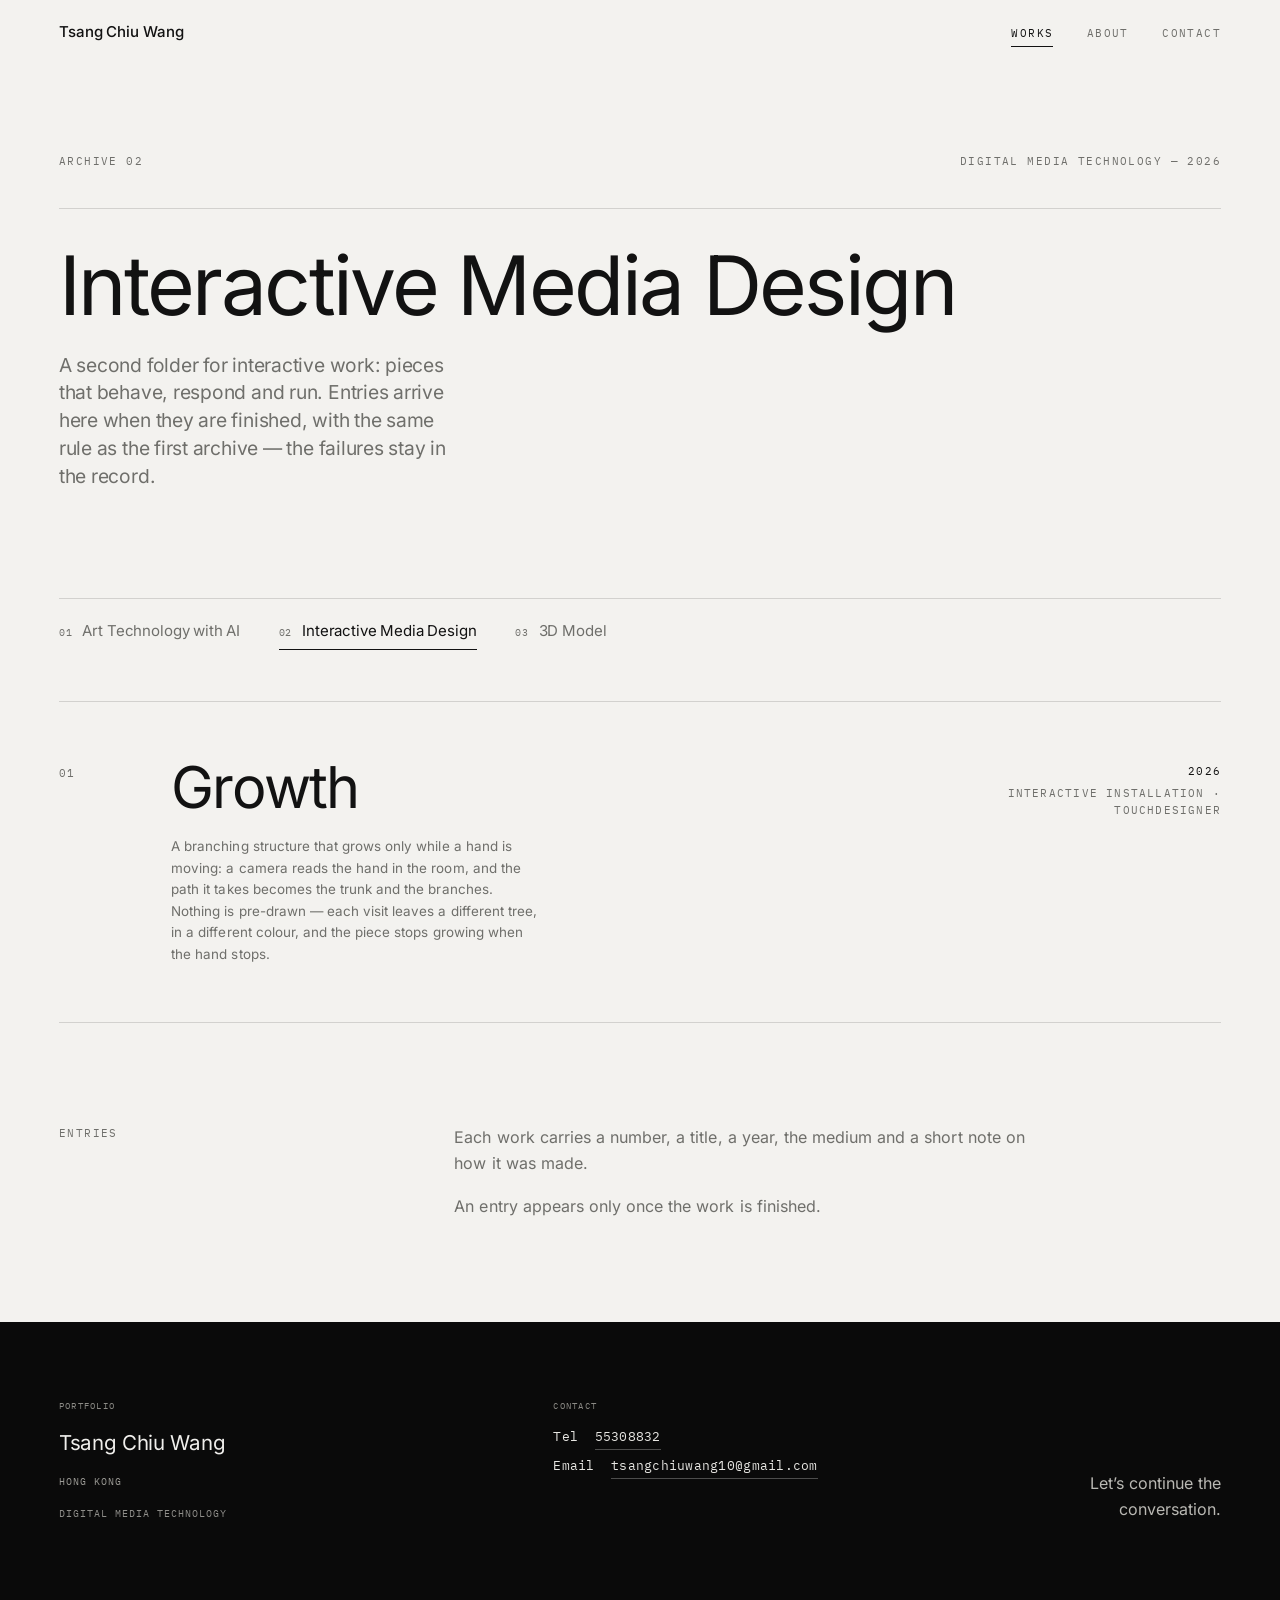
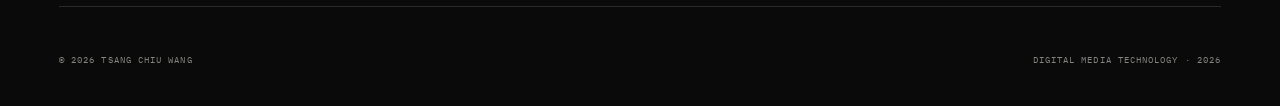
==== pages/archive-interactive-media.html @ dd02b0dc "add pages/archive-interactive-media.html" ====
<!doctype html>
<html lang="en">
<head>
<meta charset="utf-8">
<meta name="viewport" content="width=device-width, initial-scale=1">
<title>Interactive Media Design — Tsang Chiu Wang</title>
<meta name="description" content="A second folder for interactive work: pieces that behave, respond and run. Entries arrive here when they are finished, with the same rule as the first archive — the failures stay in the record.">
<meta name="theme-color" content="#F3F2EF">
<meta property="og:type" content="website">
<meta property="og:title" content="Interactive Media Design — Tsang Chiu Wang">
<meta property="og:description" content="A second folder for interactive work: pieces that behave, respond and run. Entries arrive here when they are finished, with the same rule as the first archive — the failures stay in the record.">
<meta property="og:image" content="../assets/img/og-cover.jpg">
<link rel="icon" href="../assets/img/favicon.svg" type="image/svg+xml">
<link rel="preload" href="../assets/fonts/inter-latin.woff2" as="font" type="font/woff2" crossorigin>
<link rel="stylesheet" href="../assets/css/style.css">
</head>
<body class="" data-page="works">
<a class="skip-link" href="#main">Skip to content</a>
<header class="site-header">
  <div class="shell site-header__inner">
    <a class="wordmark" href="../index.html">Tsang Chiu Wang</a>
    <nav class="site-nav" aria-label="Primary">
      <a href="works.html" aria-current="page">Works</a>
      <a href="about.html">About</a>
      <a href="contact.html">Contact</a>
    </nav>
  </div>
</header>
<main id="main">
  <div class="shell">
    <header class="page-head">
      <div class="page-head__top">
        <p class="label">Archive 02</p>
        <p class="label">Digital Media Technology — 2026</p>
      </div>
      <h1 class="h1">Interactive Media Design</h1>
      <p class="lede">A second folder for interactive work: pieces that behave, respond and run. Entries arrive here when they are finished, with the same rule as the first archive — the failures stay in the record.</p>
    </header>

    <nav class="archive-tabs" aria-label="Archives">
      <a class="archive-tab" href="works.html"><span class="archive-tab__num">01</span><span class="archive-tab__name">Art Technology with AI</span></a>
      <a class="archive-tab is-current" href="archive-interactive-media.html" aria-current="page"><span class="archive-tab__num">02</span><span class="archive-tab__name">Interactive Media Design</span></a>
      <a class="archive-tab" href="archive-3d-model.html"><span class="archive-tab__num">03</span><span class="archive-tab__name">3D Model</span></a>
    </nav>

    <section class="works-list" aria-label="Archive entries">
      <a class="work-row" href="work-02-growth.html" data-preview-src="../assets/img/growth-hero.jpg">
    <span class="work-row__num">01</span>
    <span class="work-row__main">
      <span class="work-row__title">Growth</span>
      <span class="work-row__gloss"></span>
      <span class="work-row__intro">A branching structure that grows only while a hand is moving: a camera reads the hand in the room, and the path it takes becomes the trunk and the branches. Nothing is pre-drawn — each visit leaves a different tree, in a different colour, and the piece stops growing when the hand stops.</span>
    </span>
    <span class="work-row__aside"><span class="year">2026</span><span>Interactive installation · TouchDesigner</span></span>
    <span class="work-row__cue">View work <span aria-hidden="true">→</span></span>
  </a>
    </section>
    

    <section class="works-index">
      <p class="label">Entries</p>
      <div class="works-index__body">
        <p>Each work carries a number, a title, a year, the medium and a short note on how it was made.</p>
        <p class="muted">An entry appears only once the work is finished.</p>
      </div>
    </section>
  </div>

  <div class="work-preview" data-work-preview aria-hidden="true">
    <img src="../assets/img/growth-hero.jpg" alt="" width="680" height="510" loading="lazy">
  </div>
</main>
<footer class="site-footer">
  <div class="shell site-footer__inner">
    <div class="site-footer__identity">
      <span class="footer-label">Portfolio</span>
      <span class="footer-name">Tsang Chiu Wang</span>
      <span class="footer-location">Hong Kong</span>
      <span class="footer-discipline">Digital Media Technology</span>
    </div>
    <div class="site-footer__contact">
      <span class="footer-label">Contact</span>
      <div class="footer-contact-list">
        <span>Tel&nbsp;&nbsp;<a href="tel:+85255308832">55308832</a></span>
        <span>Email&nbsp;&nbsp;<a href="mailto:tsangchiuwang10@gmail.com">tsangchiuwang10@gmail.com</a></span>
      </div>
    </div>
    <p class="site-footer__message">Let’s continue the conversation.</p>
    <div class="footer-bottom">
      <span>© <span data-year>2026</span> Tsang Chiu Wang</span>
      <span>Digital Media Technology · 2026</span>
    </div>
  </div>
</footer>
<script src="../assets/js/site.js" defer></script>
</body>
</html>
---- assets/css/style.css ----
/* ==========================================================================
   Tsang Chiu Wang — portfolio
   A quiet editorial system: one ink, one paper, thin rules, wide margins.
   ========================================================================== */

/* --------------------------------------------------------------- fonts */
@font-face {
  font-family: "Inter";
  src: url("../fonts/inter-latin.woff2") format("woff2");
  font-weight: 300 700;
  font-style: normal;
  font-display: swap;
}
@font-face {
  font-family: "Plex Mono";
  src: url("../fonts/plexmono-400-latin.woff2") format("woff2");
  font-weight: 400;
  font-style: normal;
  font-display: swap;
}
@font-face {
  font-family: "Plex Mono";
  src: url("../fonts/plexmono-500-latin.woff2") format("woff2");
  font-weight: 500;
  font-style: normal;
  font-display: swap;
}

/* --------------------------------------------------------------- tokens */
:root {
  --black: #0a0a0a;
  --dark: #242424;
  --grey: #777777;
  --light: #d8d8d8;
  --offwhite: #f3f2ef;
  --white: #ffffff;

  --paper: var(--offwhite);
  --ink: #121212;
  --muted: #6f6f6b;
  --rule: rgba(10, 10, 10, 0.14);
  --rule-strong: rgba(10, 10, 10, 0.28);

  --font-sans: "Inter", "Helvetica Neue", Helvetica, Arial, sans-serif;
  --font-mono: "Plex Mono", "IBM Plex Mono", ui-monospace, SFMono-Regular, Menlo, monospace;

  --pad: clamp(20px, 4.6vw, 78px);
  --max: 1560px;
  --gutter: clamp(16px, 1.9vw, 30px);

  --fs-display: clamp(3.2rem, 13.4vw, 12.5rem);
  --fs-h1: clamp(2.5rem, 6.4vw, 5.6rem);
  --fs-h2: clamp(1.7rem, 3.4vw, 2.9rem);
  --fs-h3: clamp(1.15rem, 1.55vw, 1.45rem);
  --fs-body: clamp(1rem, 1.02vw, 1.15rem);
  --fs-small: clamp(0.84rem, 0.88vw, 0.95rem);
  --fs-label: 0.6875rem;

  --ease: cubic-bezier(0.22, 0.61, 0.36, 1);
}

/* --------------------------------------------------------------- reset */
*,
*::before,
*::after {
  box-sizing: border-box;
}

html {
  -webkit-text-size-adjust: 100%;
  scroll-behavior: smooth;
}

body {
  margin: 0;
  background: var(--paper);
  color: var(--ink);
  font-family: var(--font-sans);
  font-size: var(--fs-body);
  font-weight: 400;
  line-height: 1.6;
  letter-spacing: 0.002em;
  -webkit-font-smoothing: antialiased;
  -moz-osx-font-smoothing: grayscale;
  text-rendering: optimizeLegibility;
  overflow-x: hidden;
}

img,
canvas,
video {
  display: block;
  max-width: 100%;
}

img,
video {
  filter: grayscale(1);
  background: #e9e8e4;
}

a {
  color: inherit;
  text-decoration: none;
}

button {
  font: inherit;
  color: inherit;
  background: none;
  border: 0;
  padding: 0;
  cursor: pointer;
}

h1,
h2,
h3,
h4,
p,
figure,
blockquote,
dl,
dd {
  margin: 0;
}

ul,
ol {
  margin: 0;
  padding: 0;
  list-style: none;
}

::selection {
  background: var(--ink);
  color: var(--paper);
}

:focus-visible {
  outline: 1.5px solid currentColor;
  outline-offset: 4px;
}

/* --------------------------------------------------------------- theme */
.theme-dark {
  --paper: var(--black);
  --ink: #f0efec;
  --muted: #9b9b96;
  --rule: rgba(240, 239, 236, 0.16);
  --rule-strong: rgba(240, 239, 236, 0.32);
  background: var(--black);
  color: var(--ink);
}

.theme-grey {
  --paper: #e7e6e2;
  background: #e7e6e2;
}

/* --------------------------------------------------------------- shell */
.shell {
  width: 100%;
  max-width: var(--max);
  margin-inline: auto;
  padding-inline: var(--pad);
}

.skip-link {
  position: fixed;
  top: 8px;
  left: 8px;
  z-index: 200;
  padding: 10px 14px;
  background: var(--ink);
  color: var(--paper);
  font-family: var(--font-mono);
  font-size: 12px;
  transform: translateY(-160%);
  transition: transform 0.2s var(--ease);
}

.skip-link:focus {
  transform: none;
}

/* --------------------------------------------------------------- header */
.site-header {
  position: fixed;
  inset: 0 0 auto 0;
  z-index: 90;
  padding-block: clamp(14px, 1.6vw, 22px);
  border-bottom: 1px solid transparent;
  transition: background-color 0.4s var(--ease), border-color 0.4s var(--ease);
}

.site-header::before {
  content: "";
  position: absolute;
  inset: 0;
  background: var(--paper);
  opacity: 0;
  transition: opacity 0.4s var(--ease);
  pointer-events: none;
}

.site-header.is-scrolled::before {
  opacity: 0.94;
}

.site-header.is-scrolled {
  border-bottom-color: var(--rule);
}

.site-header__inner {
  position: relative;
  display: flex;
  align-items: baseline;
  justify-content: space-between;
  gap: 24px;
}

.wordmark {
  font-size: 0.9375rem;
  font-weight: 500;
  letter-spacing: -0.005em;
  white-space: nowrap;
}

.wordmark span {
  display: inline-block;
}

.site-nav {
  display: flex;
  gap: clamp(18px, 2.6vw, 40px);
  font-family: var(--font-mono);
  font-size: var(--fs-label);
  letter-spacing: 0.13em;
  text-transform: uppercase;
}

.site-nav a {
  position: relative;
  color: var(--muted);
  padding-block: 4px;
  transition: color 0.25s var(--ease);
}

.site-nav a::after {
  content: "";
  position: absolute;
  left: 0;
  bottom: 0;
  width: 100%;
  height: 1px;
  background: currentColor;
  transform: scaleX(0);
  transform-origin: left;
  transition: transform 0.35s var(--ease);
}

.site-nav a:hover,
.site-nav a:focus-visible {
  color: var(--ink);
}

.site-nav a:hover::after,
.site-nav a:focus-visible::after,
.site-nav a[aria-current="page"]::after {
  transform: scaleX(1);
}

.site-nav a[aria-current="page"] {
  color: var(--ink);
}

/* --------------------------------------------------------------- type */
.label {
  font-family: var(--font-mono);
  font-size: var(--fs-label);
  font-weight: 400;
  letter-spacing: 0.13em;
  text-transform: uppercase;
  color: var(--muted);
  line-height: 1.5;
}

.label--ink {
  color: var(--ink);
}

.display {
  font-size: var(--fs-display);
  font-weight: 400;
  line-height: 0.87;
  letter-spacing: -0.038em;
  text-wrap: balance;
}

.h1 {
  font-size: var(--fs-h1);
  font-weight: 400;
  line-height: 0.96;
  letter-spacing: -0.032em;
}

.h2 {
  font-size: var(--fs-h2);
  font-weight: 400;
  line-height: 1.04;
  letter-spacing: -0.022em;
}

.h3 {
  font-size: var(--fs-h3);
  font-weight: 500;
  line-height: 1.2;
  letter-spacing: -0.01em;
}

.lede {
  font-size: clamp(1.1rem, 1.5vw, 1.4rem);
  line-height: 1.45;
  letter-spacing: -0.012em;
  max-width: 34ch;
}

.body {
  max-width: 62ch;
  color: var(--ink);
}

.muted {
  color: var(--muted);
}

.mono {
  font-family: var(--font-mono);
  font-size: var(--fs-small);
  letter-spacing: 0.01em;
}

.rule {
  height: 1px;
  background: var(--rule);
  border: 0;
  margin: 0;
}

.link {
  position: relative;
  display: inline-block;
  padding-bottom: 2px;
  background-image: linear-gradient(currentColor, currentColor);
  background-size: 100% 1px;
  background-position: 0 100%;
  background-repeat: no-repeat;
  transition: background-size 0.35s var(--ease), opacity 0.3s var(--ease);
}

.link:hover {
  background-size: 0 1px;
  background-position: 100% 100%;
}

/* --------------------------------------------------------------- home */
.home-hero {
  position: relative;
  display: flex;
  flex-direction: column;
  min-height: 100svh;
  padding-top: clamp(110px, 16vh, 190px);
  padding-bottom: clamp(28px, 4vh, 48px);
  overflow: hidden;
}

.home-canvas {
  position: absolute;
  inset: 0;
  width: 100%;
  height: 100%;
  z-index: 0;
  pointer-events: none;
  opacity: 0.9;
}

.home-hero > .shell {
  position: relative;
  z-index: 1;
  display: flex;
  flex: 1;
  flex-direction: column;
  justify-content: space-between;
  gap: clamp(40px, 7vh, 96px);
}

.home-meta {
  display: flex;
  justify-content: space-between;
  gap: 24px;
}

.home-meta__left {
  display: flex;
  flex-direction: column;
  gap: 6px;
}

.home-title {
  margin-block: auto;
}

.home-title .line {
  display: block;
}

.home-title .line:last-child {
  padding-left: clamp(0px, 8vw, 140px);
}

.home-foot {
  display: grid;
  grid-template-columns: minmax(0, 1fr) minmax(0, 1fr) auto;
  gap: var(--gutter);
  align-items: end;
  padding-top: clamp(18px, 2.4vw, 30px);
  border-top: 1px solid var(--rule);
}

.home-foot__desc {
  grid-column: 2;
  max-width: 40ch;
  color: var(--ink);
}

.home-foot__cta {
  grid-column: 3;
  justify-self: end;
  font-family: var(--font-mono);
  font-size: var(--fs-label);
  letter-spacing: 0.13em;
  text-transform: uppercase;
  display: inline-flex;
  align-items: center;
  gap: 12px;
  color: var(--ink);
}

.home-foot__cta .arrow {
  display: inline-block;
  transition: transform 0.4s var(--ease);
}

.home-foot__cta:hover .arrow {
  transform: translateX(6px);
}

.home-scroll {
  display: flex;
  align-items: center;
  gap: 12px;
  font-family: var(--font-mono);
  font-size: var(--fs-label);
  letter-spacing: 0.13em;
  text-transform: uppercase;
  color: var(--muted);
}

.home-scroll .line {
  width: 44px;
  height: 1px;
  background: var(--rule-strong);
  position: relative;
  overflow: hidden;
}

.home-scroll .line::after {
  content: "";
  position: absolute;
  inset: 0;
  background: var(--ink);
  transform: translateX(-100%);
  animation: scroll-line 3.6s var(--ease) infinite;
}

@keyframes scroll-line {
  0% { transform: translateX(-100%); }
  55% { transform: translateX(0); }
  100% { transform: translateX(100%); }
}

.home-note {
  display: grid;
  grid-template-columns: repeat(12, minmax(0, 1fr));
  gap: var(--gutter);
  padding-block: clamp(70px, 10vw, 150px);
  border-top: 1px solid var(--rule);
}

.home-note .label {
  grid-column: 1 / span 3;
}

.home-note p {
  grid-column: 5 / span 6;
  font-size: clamp(1.25rem, 2.1vw, 1.85rem);
  line-height: 1.32;
  letter-spacing: -0.018em;
  max-width: 30ch;
}

/* --------------------------------------------------------------- works */
.page-head {
  padding-top: clamp(120px, 17vh, 210px);
  padding-bottom: clamp(40px, 5vw, 70px);
}

.page-head__top {
  display: flex;
  justify-content: space-between;
  align-items: baseline;
  gap: 24px;
  padding-bottom: clamp(24px, 3vw, 40px);
  border-bottom: 1px solid var(--rule);
}

.page-head h1 {
  padding-top: clamp(24px, 3vw, 40px);
}

.page-head .lede {
  padding-top: clamp(16px, 2vw, 26px);
  color: var(--muted);
}

.works-list {
  border-top: 1px solid var(--rule);
}

.work-row {
  position: relative;
  display: grid;
  grid-template-columns: 5.5rem minmax(0, 1fr) 14rem;
  align-items: start;
  gap: var(--gutter);
  padding-block: clamp(30px, 4.4vw, 62px);
  border-bottom: 1px solid var(--rule);
}

.work-row__num {
  font-family: var(--font-mono);
  font-size: var(--fs-label);
  letter-spacing: 0.13em;
  color: var(--muted);
  padding-top: 0.55em;
}

.work-row__main {
  min-width: 0;
  display: flex;
  flex-direction: column;
  gap: 14px;
}

.work-row__title {
  display: block;
  width: fit-content;
  font-size: clamp(1.9rem, 4.6vw, 3.6rem);
  font-weight: 400;
  line-height: 1;
  letter-spacing: -0.032em;
  transition: transform 0.5s var(--ease), opacity 0.4s var(--ease);
}

.work-row__intro {
  margin-top: 0;
  max-width: 46ch;
  color: var(--muted);
  font-size: var(--fs-small);
  line-height: 1.6;
}

.work-row__aside {
  justify-self: end;
  text-align: right;
  display: flex;
  flex-direction: column;
  gap: 6px;
  font-family: var(--font-mono);
  font-size: var(--fs-label);
  letter-spacing: 0.11em;
  text-transform: uppercase;
  color: var(--muted);
  line-height: 1.5;
  padding-top: 0.35em;
}

.work-row__aside .year {
  color: var(--ink);
}

.work-row:hover .work-row__title,
.work-row:focus-visible .work-row__title {
  transform: translateX(12px);
}

.work-row:focus-visible {
  outline-offset: 10px;
}

.work-row__cue {
  position: absolute;
  right: 0;
  bottom: clamp(30px, 4.4vw, 62px);
  display: inline-flex;
  align-items: center;
  gap: 8px;
  font-family: var(--font-mono);
  font-size: 10px;
  letter-spacing: 0.14em;
  text-transform: uppercase;
  color: var(--muted);
  opacity: 0;
  transform: translateY(4px);
  transition: opacity 0.4s var(--ease), transform 0.4s var(--ease);
}

.work-row:hover .work-row__cue {
  opacity: 1;
  transform: none;
}

.work-row--reserved {
  opacity: 0.5;
  pointer-events: none;
}

.work-row--reserved .work-row__title,
.work-row--reserved .work-row__intro,
.work-row--reserved .work-row__aside {
  color: #8a8985;
}

.archive-empty {
  display: grid;
  gap: 18px;
  margin-top: clamp(40px, 6vw, 90px);
  padding: clamp(40px, 6vw, 76px) 0;
  border-top: 1px solid var(--rule);
  border-bottom: 1px solid var(--rule);
}

.embed-block {
  margin-top: clamp(36px, 5vw, 72px);
}

.embed-block__head {
  display: flex;
  flex-wrap: wrap;
  align-items: baseline;
  justify-content: space-between;
  gap: 16px;
  padding-bottom: 14px;
  border-bottom: 1px solid var(--rule);
}

.embed-block__actions {
  display: flex;
  gap: 18px;
}

.embed-btn {
  padding: 0;
  border: 0;
  background: none;
  font-family: var(--font-mono);
  font-size: 10px;
  letter-spacing: 0.14em;
  text-transform: uppercase;
  color: #777777;
  text-decoration: none;
  cursor: pointer;
  border-bottom: 1px solid transparent;
}

.embed-btn:hover,
.embed-btn:focus-visible {
  color: var(--black);
  border-bottom-color: currentColor;
}

.embed-frame {
  margin-top: clamp(16px, 2vw, 26px);
  border: 1px solid var(--rule);
  background: var(--offwhite);
  aspect-ratio: 16 / 9;
  overflow: hidden;
}

.embed-frame iframe {
  display: block;
  width: 100%;
  height: 100%;
  border: 0;
}

.embed-note {
  margin-top: 14px;
  max-width: 60ch;
  font-family: var(--font-mono);
  font-size: 10px;
  line-height: 1.8;
  letter-spacing: 0.06em;
  color: #8a8985;
}

.embed-note code {
  font-family: var(--font-mono);
  font-size: 10px;
  color: #5f5e5a;
}

.archive-empty__note {
  max-width: 46ch;
  font-size: clamp(1rem, 1.5vw, 1.25rem);
  line-height: 1.5;
  color: #8a8985;
}

.work-preview {
  position: fixed;
  top: 0;
  left: 0;
  z-index: 60;
  width: clamp(240px, 22vw, 340px);
  pointer-events: none;
  opacity: 0;
  transform: translate3d(-50%, -50%, 0) scale(0.97);
  transition: opacity 0.35s var(--ease), transform 0.35s var(--ease);
  will-change: transform, opacity;
}

.work-preview.is-visible {
  opacity: 1;
  transform: translate3d(-50%, -50%, 0) scale(1);
}

.work-preview img {
  width: 100%;
  height: auto;
  box-shadow: 0 20px 60px rgba(10, 10, 10, 0.16);
}

.works-index {
  display: grid;
  grid-template-columns: repeat(12, minmax(0, 1fr));
  gap: var(--gutter);
  padding-block: clamp(60px, 8vw, 120px);
}

.works-index .label {
  grid-column: 1 / span 3;
}

.works-index__body {
  grid-column: 5 / span 7;
  display: grid;
  gap: 18px;
  color: var(--muted);
  max-width: 60ch;
}

/* --------------------------------------------------------------- project */
.project-head {
  padding-top: clamp(120px, 16vh, 200px);
  padding-bottom: clamp(36px, 4.4vw, 64px);
  border-bottom: 1px solid var(--rule);
}

.project-head__grid {
  display: grid;
  grid-template-columns: repeat(12, minmax(0, 1fr));
  gap: var(--gutter);
  align-items: end;
}

.project-meta {
  grid-column: 1 / span 3;
  display: grid;
  gap: 14px;
  padding-top: 8px;
  align-self: start;
}

.project-meta__row {
  display: flex;
  justify-content: space-between;
  gap: 16px;
  padding-bottom: 12px;
  border-bottom: 1px solid var(--rule);
}

.project-meta__row dt {
  font-family: var(--font-mono);
  font-size: 10px;
  letter-spacing: 0.13em;
  text-transform: uppercase;
  color: var(--muted);
}

.project-meta__row dd {
  font-family: var(--font-mono);
  font-size: 11px;
  letter-spacing: 0.02em;
  text-align: right;
  color: var(--ink);
}

.project-title {
  grid-column: 5 / span 8;
  position: relative;
}

.project-title .h1 {
  max-width: 16ch;
}

.project-title__foot {
  display: grid;
  grid-template-columns: minmax(0, 1fr) auto;
  align-items: end;
  gap: clamp(20px, 4vw, 64px);
  margin-top: clamp(18px, 2vw, 28px);
}

.project-title__sub {
  margin-top: 0;
  max-width: 38ch;
  font-size: clamp(1.05rem, 1.4vw, 1.3rem);
  line-height: 1.45;
  color: var(--muted);
}

.project-title__num {
  display: block;
  font-size: clamp(3.4rem, 8vw, 8rem);
  line-height: 0.72;
  letter-spacing: -0.055em;
  color: rgba(10, 10, 10, 0.1);
  user-select: none;
  margin-bottom: -0.04em;
  font-variant-numeric: tabular-nums;
}

.p-section {
  padding-block: clamp(56px, 8vw, 120px);
  border-bottom: 1px solid var(--rule);
}

.p-section--flush {
  padding-block: 0;
}

.section-label {
  display: flex;
  justify-content: space-between;
  gap: 24px;
  padding-bottom: clamp(20px, 2.4vw, 34px);
  font-family: var(--font-mono);
  font-size: var(--fs-label);
  letter-spacing: 0.13em;
  text-transform: uppercase;
  color: var(--muted);
}

.section-label .idx {
  color: var(--ink);
}

.hero-figure {
  padding-block: clamp(30px, 4vw, 56px);
}

.hero-figure img,
.hero-figure video {
  display: block;
  width: 100%;
  height: auto;
  aspect-ratio: 2.15 / 1;
  object-fit: cover;
  background: var(--offwhite);
}

/* the decoded video is a touch cooler than the page paper; the hairline edge
   reads as a screen inset rather than a seam */
.hero-figure video {
  border: 1px solid rgba(10, 10, 10, 0.05);
}

.hero-figure--portrait img,
.hero-figure--portrait video {
  aspect-ratio: 4 / 5;
  width: min(100%, 62ch);
}

figure {
  margin: 0;
}

figcaption {
  display: flex;
  gap: 16px;
  margin-top: 12px;
  font-family: var(--font-mono);
  font-size: 10px;
  letter-spacing: 0.1em;
  text-transform: uppercase;
  color: var(--muted);
  line-height: 1.6;
}

.hero-toggle {
  margin-left: auto;
  flex: none;
  font-family: var(--font-mono);
  font-size: 10px;
  letter-spacing: 0.1em;
  text-transform: uppercase;
  color: var(--muted);
  background: none;
  border: 0;
  padding: 0 0 2px;
  cursor: pointer;
  border-bottom: 1px solid transparent;
  transition: color 0.25s var(--ease), border-color 0.25s var(--ease);
}

.hero-toggle:hover,
.hero-toggle:focus-visible {
  color: var(--ink);
  border-bottom-color: currentColor;
}

figcaption .fig-num {
  color: var(--ink);
  flex: none;
}

/* interaction preview */
.interaction {
  display: grid;
  grid-template-columns: repeat(12, minmax(0, 1fr));
  gap: var(--gutter);
  padding-top: clamp(36px, 4vw, 64px);
  border-top: 1px solid var(--rule);
}

.interaction__label {
  grid-column: 1 / -1;
  display: flex;
  justify-content: space-between;
  align-items: baseline;
  gap: 24px;
  margin-bottom: 14px;
}

.interaction__frame {
  grid-column: 1 / span 8;
  position: relative;
  border: 1px solid var(--rule);
  background: var(--offwhite);
  aspect-ratio: 16 / 9;
  overflow: hidden;
}

.interaction__frame canvas {
  width: 100%;
  height: 100%;
}

.interaction__aside {
  grid-column: 10 / span 3;
  display: flex;
  flex-direction: column;
  gap: 18px;
  justify-content: flex-start;
  padding-top: 2px;
}

.interaction__frame::after {
  content: "";
  position: absolute;
  inset: 0;
  pointer-events: none;
  box-shadow: inset 0 0 0 1px rgba(10, 10, 10, 0.02);
}

.interaction__hint {
  font-family: var(--font-mono);
  font-size: 0.6875rem;
  letter-spacing: 0.02em;
  color: var(--ink);
  line-height: 1.7;
}

.interaction__hint.muted,
.interaction__hint + .interaction__hint {
  color: var(--muted);
  font-size: 0.6875rem;
}

/* statement */
.statement {
  display: grid;
  grid-template-columns: repeat(12, minmax(0, 1fr));
  gap: var(--gutter);
}

.statement__q {
  grid-column: 1 / span 5;
  font-size: clamp(1.4rem, 2.5vw, 2.2rem);
  line-height: 1.22;
  letter-spacing: -0.022em;
}

.statement__q .label {
  display: block;
  margin-bottom: 18px;
}

.statement__body {
  grid-column: 7 / span 6;
  display: grid;
  gap: 1.1em;
  max-width: 58ch;
}

.statement__body p {
  color: var(--ink);
}

.statement__body p + p {
  color: var(--muted);
}

/* research */
.research-grid {
  display: grid;
  grid-template-columns: repeat(12, minmax(0, 1fr));
  gap: var(--gutter) clamp(20px, 2.6vw, 44px);
  align-items: start;
}

.research-grid__lead {
  grid-column: 1 / span 8;
}

.research-grid__side {
  grid-column: 10 / span 3;
  display: grid;
  gap: clamp(18px, 2vw, 30px);
}

.research-grid img {
  width: 100%;
  height: auto;
}

.research-notes {
  grid-column: 1 / span 12;
  display: grid;
  grid-template-columns: repeat(12, minmax(0, 1fr));
  gap: var(--gutter);
  margin-top: clamp(30px, 4vw, 60px);
  padding-top: clamp(24px, 3vw, 40px);
  border-top: 1px solid var(--rule);
}

.research-notes .notes-list {
  grid-column: 1 / span 5;
  display: grid;
  gap: 10px;
  font-size: var(--fs-small);
  color: var(--muted);
}

.research-notes .notes-list li {
  display: grid;
  grid-template-columns: 5.4rem minmax(0, 1fr);
  gap: 14px;
  padding-bottom: 10px;
  border-bottom: 1px solid var(--rule);
}

.research-notes .notes-list span:first-child {
  font-family: var(--font-mono);
  font-size: 10px;
  letter-spacing: 0.1em;
  text-transform: uppercase;
  color: var(--ink);
  padding-top: 2px;
}

.research-notes__side {
  grid-column: 7 / span 6;
  display: grid;
  gap: 26px;
  align-content: start;
}

.research-notes .keywords {
  display: flex;
  flex-wrap: wrap;
  gap: 8px;
  align-content: start;
}

.keywords li {
  font-family: var(--font-mono);
  font-size: 10px;
  letter-spacing: 0.09em;
  text-transform: uppercase;
  color: var(--muted);
  border: 1px solid var(--rule);
  padding: 6px 10px;
  border-radius: 999px;
}

/* process */
.process {
  display: grid;
  gap: clamp(40px, 6vw, 90px);
}

.stage {
  display: grid;
  grid-template-columns: repeat(12, minmax(0, 1fr));
  gap: var(--gutter);
  padding-top: clamp(24px, 3vw, 38px);
  border-top: 1px solid var(--rule);
}

.stage:first-child {
  border-top: 0;
  padding-top: 0;
}

.stage__head {
  grid-column: 1 / span 3;
}

.stage__index {
  font-family: var(--font-mono);
  font-size: var(--fs-label);
  letter-spacing: 0.13em;
  text-transform: uppercase;
  color: var(--muted);
  display: block;
  margin-bottom: 10px;
}

.stage__body {
  grid-column: 5 / span 8;
  display: grid;
  gap: 18px;
}

.stage__figures {
  display: grid;
  grid-template-columns: repeat(2, minmax(0, 1fr));
  gap: clamp(12px, 1.6vw, 22px);
  margin-top: 8px;
}

.stage__figures figure:only-child {
  grid-column: 1 / -1;
}

.stage__figures img {
  display: block;
  width: 100%;
  height: auto;
}

.stage__decision {
  margin-top: 6px;
  padding-top: 14px;
  border-top: 1px solid var(--rule);
  display: grid;
  grid-template-columns: 8rem minmax(0, 1fr);
  gap: 16px;
  font-size: var(--fs-small);
}

.stage__decision .label {
  padding-top: 2px;
}

/* iterations */
.iterations {
  display: grid;
  grid-template-columns: repeat(3, minmax(0, 1fr));
  gap: clamp(20px, 3vw, 44px);
  opacity: 0.94;
}

.iteration {
  display: flex;
  flex-direction: column;
  border: 1px solid rgba(10, 10, 10, 0.1);
  padding: clamp(12px, 1.4vw, 18px);
  background: rgba(255, 255, 255, 0.28);
}

.iteration img {
  width: 100%;
  height: auto;
  aspect-ratio: 4 / 5;
  object-fit: cover;
  opacity: 0.82;
  filter: grayscale(1) contrast(0.94);
}

.iteration__meta {
  display: flex;
  justify-content: space-between;
  gap: 12px;
  padding-block: 14px 10px;
  font-family: var(--font-mono);
  font-size: 10px;
  letter-spacing: 0.1em;
  text-transform: uppercase;
  color: var(--muted);
  border-bottom: 1px solid rgba(10, 10, 10, 0.08);
}

.iteration__title {
  font-size: 1.1rem;
  font-weight: 500;
  letter-spacing: -0.01em;
  padding-block: 12px 8px;
}

.iteration dl {
  display: grid;
  gap: 8px;
  font-size: 0.8125rem;
  line-height: 1.55;
  color: var(--muted);
}

.iteration dl div {
  display: grid;
  grid-template-columns: 4.6rem minmax(0, 1fr);
  gap: 10px;
}

.iteration dt {
  font-family: var(--font-mono);
  font-size: 9px;
  letter-spacing: 0.09em;
  text-transform: uppercase;
  color: #8a8a85;
  padding-top: 2px;
}

.iteration dd {
  color: #55554f;
}

/* final result */
.final {
  display: grid;
  grid-template-columns: repeat(12, minmax(0, 1fr));
  gap: clamp(24px, 3vw, 50px) var(--gutter);
  align-items: start;
}

.final__lead {
  grid-column: 1 / span 7;
}

.final__side {
  grid-column: 9 / span 4;
  display: grid;
  gap: clamp(18px, 2vw, 28px);
}

.final img {
  width: 100%;
  height: auto;
}

.states {
  display: grid;
  grid-template-columns: repeat(4, minmax(0, 1fr));
  gap: var(--gutter);
  margin-top: clamp(30px, 4vw, 56px);
  padding-top: clamp(20px, 2.4vw, 34px);
  border-top: 1px solid var(--rule);
}

.state {
  display: grid;
  gap: 8px;
}

.state__num {
  font-family: var(--font-mono);
  font-size: 10px;
  letter-spacing: 0.12em;
  text-transform: uppercase;
  color: var(--muted);
}

.state h4 {
  font-size: 1rem;
  font-weight: 500;
  letter-spacing: -0.01em;
}

.state p {
  font-size: var(--fs-small);
  color: var(--muted);
  max-width: 30ch;
}

/* reflection */
.reflection {
  display: grid;
  grid-template-columns: repeat(4, minmax(0, 1fr));
  gap: var(--gutter);
}

.reflection > div {
  display: grid;
  gap: 12px;
  padding-top: 18px;
  border-top: 1px solid var(--rule);
}

.reflection p {
  font-size: var(--fs-small);
  color: var(--muted);
  max-width: 32ch;
}

/* project pagination */
.project-nav {
  display: flex;
  justify-content: space-between;
  gap: 24px;
  padding-block: clamp(30px, 4vw, 52px);
}

.project-nav a {
  display: grid;
  gap: 8px;
  font-family: var(--font-mono);
  font-size: 10px;
  letter-spacing: 0.12em;
  text-transform: uppercase;
  color: var(--muted);
}

.project-nav a:hover {
  color: var(--ink);
}

.project-nav .name {
  font-family: var(--font-sans);
  font-size: clamp(1.1rem, 1.8vw, 1.5rem);
  letter-spacing: -0.02em;
  text-transform: none;
  color: var(--ink);
}

.project-nav a:last-child {
  text-align: right;
  justify-items: end;
}

/* --------------------------------------------------------------- about */
.about-intro {
  display: grid;
  grid-template-columns: repeat(12, minmax(0, 1fr));
  gap: var(--gutter);
  padding-block: clamp(36px, 5vw, 70px);
}

.about-intro__text {
  grid-column: 1 / span 8;
  font-size: clamp(1.6rem, 3.6vw, 3.1rem);
  line-height: 1.14;
  letter-spacing: -0.028em;
  text-wrap: balance;
}

.about-intro__text em {
  font-style: normal;
  color: var(--muted);
}

.about-intro__aside {
  grid-column: 10 / span 3;
  align-self: end;
  display: grid;
  gap: 16px;
  color: var(--muted);
  font-size: var(--fs-small);
}

.about-body {
  display: grid;
  grid-template-columns: repeat(12, minmax(0, 1fr));
  gap: clamp(40px, 6vw, 90px) var(--gutter);
  padding-block: clamp(40px, 6vw, 90px);
  border-top: 1px solid var(--rule);
}

.about-details {
  grid-column: 1 / span 6;
  display: grid;
  gap: clamp(24px, 3vw, 40px);
}

.detail-block {
  display: grid;
  grid-template-columns: 9rem minmax(0, 1fr);
  gap: 18px;
  padding-top: 18px;
  border-top: 1px solid var(--rule);
}

.detail-block h2 {
  font-family: var(--font-mono);
  font-size: 10px;
  font-weight: 400;
  letter-spacing: 0.12em;
  text-transform: uppercase;
  color: var(--muted);
  padding-top: 3px;
}

.detail-block p,
.detail-block li {
  font-size: var(--fs-small);
  line-height: 1.7;
}

.detail-block ul {
  display: grid;
  gap: 4px;
}

.about-figure {
  grid-column: 8 / span 5;
  align-self: start;
}

.about-figure img {
  width: 100%;
  height: auto;
}

/* --------------------------------------------------------------- contact */
.contact-hero {
  padding-top: clamp(130px, 20vh, 240px);
  padding-bottom: clamp(70px, 10vw, 150px);
  border-bottom: 1px solid var(--rule);
}

.contact-hero .lede {
  max-width: 18ch;
  font-size: clamp(2.6rem, 8vw, 6.6rem);
  line-height: 0.98;
  letter-spacing: -0.04em;
  margin-block: clamp(30px, 4vw, 56px);
}

.contact-grid {
  display: grid;
  grid-template-columns: repeat(12, minmax(0, 1fr));
  gap: clamp(30px, 5vw, 70px) var(--gutter);
  padding-block: clamp(50px, 7vw, 100px);
}

.contact-block {
  grid-column: span 4;
  display: grid;
  gap: 12px;
  align-content: start;
  padding-top: 18px;
  border-top: 1px solid var(--rule);
}

.contact-block h2 {
  font-family: var(--font-mono);
  font-size: 10px;
  font-weight: 400;
  letter-spacing: 0.12em;
  text-transform: uppercase;
  color: var(--muted);
}

.contact-block p,
.contact-block a {
  font-size: clamp(1.05rem, 1.5vw, 1.35rem);
  letter-spacing: -0.015em;
}

.contact-block .small {
  font-size: var(--fs-small);
  color: var(--muted);
  letter-spacing: 0;
}

.contact-note {
  grid-column: 1 / span 12;
  display: flex;
  justify-content: space-between;
  gap: 24px;
  align-items: baseline;
  padding-top: clamp(30px, 4vw, 50px);
  border-top: 1px solid var(--rule);
}

/* --------------------------------------------------------------- footer */
.site-footer {
  background: var(--black);
  color: #e8e7e3;
  padding-block: clamp(48px, 6vw, 80px) clamp(28px, 3vw, 40px);
}

.site-footer__inner {
  display: grid;
  grid-template-columns: repeat(12, minmax(0, 1fr));
  gap: clamp(30px, 4vw, 50px) var(--gutter);
}

.site-footer__identity {
  grid-column: 1 / span 4;
  display: grid;
  gap: 14px;
  align-content: start;
}

.site-footer__contact {
  grid-column: 6 / span 4;
  display: grid;
  gap: 14px;
  align-content: start;
}

.site-footer__message {
  grid-column: 10 / span 3;
  align-self: end;
  justify-self: end;
  text-align: right;
  color: #b9b8b3;
  max-width: 22ch;
}

.footer-label {
  font-family: var(--font-mono);
  font-size: 9px;
  letter-spacing: 0.14em;
  text-transform: uppercase;
  color: #8b8a85;
}

.footer-name {
  font-size: clamp(1.1rem, 1.6vw, 1.35rem);
  letter-spacing: -0.015em;
  color: #f0efec;
}

.footer-location {
  font-family: var(--font-mono);
  font-size: 10px;
  letter-spacing: 0.1em;
  text-transform: uppercase;
  color: #9b9a95;
}

.footer-discipline {
  font-family: var(--font-mono);
  font-size: 10px;
  letter-spacing: 0.1em;
  text-transform: uppercase;
  color: #8f8e8a;
  margin-top: 2px;
}

.site-footer a {
  color: #e8e7e3;
  border-bottom: 1px solid rgba(232, 231, 227, 0.3);
  padding-bottom: 1px;
  transition: border-color 0.3s var(--ease), color 0.3s var(--ease);
  display: inline-block;
}

.site-footer a:hover {
  border-bottom-color: #e8e7e3;
  color: #ffffff;
}

.footer-contact-list {
  display: grid;
  gap: 6px;
  font-family: var(--font-mono);
  font-size: 0.8125rem;
  letter-spacing: 0.02em;
}

.footer-bottom {
  grid-column: 1 / span 12;
  display: flex;
  justify-content: space-between;
  gap: 20px;
  padding-top: clamp(30px, 4vw, 46px);
  margin-top: clamp(20px, 3vw, 34px);
  border-top: 1px solid rgba(232, 231, 227, 0.14);
  font-family: var(--font-mono);
  font-size: 9px;
  letter-spacing: 0.12em;
  text-transform: uppercase;
  color: #85847f;
}

/* --------------------------------------------------------------- motion */
.reveal {
  opacity: 0;
  transform: translateY(14px);
  transition: opacity 0.7s var(--ease), transform 0.7s var(--ease);
}

.reveal.is-in {
  opacity: 1;
  transform: none;
}

@media (prefers-reduced-motion: reduce) {
  html {
    scroll-behavior: auto;
  }
  *,
  *::before,
  *::after {
    animation-duration: 0.001ms !important;
    animation-iteration-count: 1 !important;
    transition-duration: 0.001ms !important;
  }
  .reveal {
    opacity: 1;
    transform: none;
  }
}

/* --------------------------------------------------------------- responsive */
@media (max-width: 1080px) {
  .project-meta {
    grid-column: 1 / span 4;
  }
  .project-title {
    grid-column: 5 / span 8;
  }
  .interaction__frame {
    grid-column: 1 / span 12;
  }
  .interaction__aside {
    grid-column: 1 / span 8;
    flex-direction: row;
    justify-content: space-between;
    align-items: baseline;
    padding-top: 16px;
  }
  .about-figure {
    grid-column: 8 / span 5;
  }
}

@media (max-width: 860px) {
  :root {
    --fs-display: clamp(3rem, 15vw, 6.4rem);
  }

  .site-nav {
    font-size: 10px;
    gap: 16px;
  }

  .hero-figure img,
  .hero-figure video {
    aspect-ratio: 3 / 2;
  }
  .hero-figure--portrait img,
  .hero-figure--portrait video {
    aspect-ratio: 4 / 5;
    width: 100%;
  }

  .interaction__aside {
    grid-column: 1 / -1;
    flex-direction: column;
    align-items: stretch;
    gap: 12px;
    padding-top: 14px;
  }

  .works-index {
    grid-template-columns: minmax(0, 1fr);
    gap: 18px;
  }
  .works-index .label,
  .works-index__body {
    grid-column: 1;
  }

  .project-title__num {
    font-size: clamp(3rem, 11vw, 5rem);
  }

  .home-foot {
    grid-template-columns: minmax(0, 1fr);
    gap: 22px;
  }
  .home-foot__desc,
  .home-foot__cta {
    grid-column: 1;
    justify-self: start;
  }
  .home-title .line:last-child {
    padding-left: 0;
  }

  .home-note {
    grid-template-columns: minmax(0, 1fr);
    gap: 20px;
  }
  .home-note .label,
  .home-note p {
    grid-column: 1;
  }

  .page-head__top {
    flex-direction: column;
    gap: 14px;
  }

  .work-row {
    grid-template-columns: 3rem minmax(0, 1fr);
    gap: 10px var(--gutter);
    padding-block: 30px;
  }
  .work-row__aside {
    grid-column: 2;
    justify-self: start;
    text-align: left;
    display: flex;
    flex-direction: row;
    flex-wrap: wrap;
    gap: 14px;
    padding-top: 6px;
  }
  .work-row__cue,
  .work-preview {
    display: none;
  }

  .project-head__grid {
    grid-template-columns: minmax(0, 1fr);
  }
  .project-meta {
    grid-column: 1;
    order: 2;
    margin-top: 26px;
  }
  .project-title {
    grid-column: 1;
    order: 1;
  }

  .statement,
  .research-grid,
  .research-notes,
  .final,
  .about-intro,
  .about-body {
    grid-template-columns: minmax(0, 1fr);
  }
  .statement__q,
  .statement__body,
  .research-grid__lead,
  .research-grid__side,
  .research-notes .notes-list,
  .research-notes .keywords,
  .final__lead,
  .final__side,
  .about-intro__text,
  .about-intro__aside,
  .about-details,
  .about-figure {
    grid-column: 1;
  }

  .stage {
    grid-template-columns: minmax(0, 1fr);
  }
  .stage__head,
  .stage__body {
    grid-column: 1;
  }
  .stage__head {
    display: flex;
    justify-content: space-between;
    align-items: baseline;
  }
  .stage__index {
    margin-bottom: 0;
  }

  .iterations {
    grid-template-columns: minmax(0, 1fr);
  }

  .states,
  .reflection {
    grid-template-columns: repeat(2, minmax(0, 1fr));
  }

  .contact-block {
    grid-column: span 6;
  }

  .site-footer__inner {
    grid-template-columns: minmax(0, 1fr) minmax(0, 1fr);
  }
  .site-footer__identity {
    grid-column: 1 / span 2;
  }
  .site-footer__contact {
    grid-column: 1;
  }
  .site-footer__message {
    grid-column: 2;
    align-self: end;
  }
  .footer-bottom {
    flex-direction: column;
    gap: 8px;
  }
}

@media (max-width: 560px) {
  .home-meta {
    flex-direction: column;
    gap: 6px;
  }

  .states,
  .reflection,
  .contact-block,
  .stage__figures {
    grid-template-columns: minmax(0, 1fr);
  }
  .contact-block {
    grid-column: 1;
  }
  .site-footer__inner {
    grid-template-columns: minmax(0, 1fr);
  }
  .site-footer__identity,
  .site-footer__contact,
  .site-footer__message {
    grid-column: 1;
  }
  .site-footer__message {
    justify-self: start;
    text-align: left;
  }
  .project-nav {
    flex-direction: column;
    gap: 18px;
  }
  .project-nav a:last-child {
    text-align: left;
    justify-items: start;
  }
  .detail-block {
    grid-template-columns: minmax(0, 1fr);
    gap: 8px;
  }
}


/* -------------------------------------------------- missing image slots */
/* shown only while a plate has not been generated yet: the layout keeps its
   proportions and the file name stays visible */
.img-missing {
  display: flex;
  flex-direction: column;
  justify-content: flex-end;
  gap: 10px;
  width: 100%;
  padding: 16px;
  background: var(--white);
  border: 1px solid var(--rule);
  color: var(--muted);
  font-family: var(--font-mono);
  font-size: 11px;
  letter-spacing: 0.06em;
  text-transform: uppercase;
}
.img-missing__name { color: var(--ink); }
.img-missing__hint {
  display: block;
  max-width: 52ch;
  font-family: var(--font-sans);
  font-size: 13px;
  line-height: 1.5;
  letter-spacing: 0;
  text-transform: none;
  color: var(--muted);
}
.work-preview.is-missing { display: none; }

/* --------------------------------------------------- archive entries */
.h1 {
  font-family: var(--font-sans), "PingFang TC", "Microsoft JhengHei", "Noto Sans TC",
    "Source Han Sans TC", sans-serif;
}

.h1__gloss {
  display: block;
  margin-top: clamp(10px, 1.4vw, 18px);
  font-family: var(--font-mono);
  font-size: clamp(0.68rem, 0.9vw, 0.78rem);
  letter-spacing: 0.16em;
  text-transform: uppercase;
  color: #8a8985;
}

.work-row__gloss {
  display: block;
  margin-top: -8px;
  font-family: var(--font-mono);
  font-size: 10px;
  letter-spacing: 0.12em;
  text-transform: uppercase;
  color: #8a8985;
}

.work-meta {
  display: grid;
  grid-template-columns: repeat(4, minmax(0, 1fr));
  gap: clamp(16px, 2.4vw, 32px);
  margin: clamp(34px, 5vw, 64px) 0 0;
  padding: clamp(18px, 2.4vw, 26px) 0;
  border-top: 1px solid var(--rule);
  border-bottom: 1px solid var(--rule);
}

.work-meta dt {
  font-family: var(--font-mono);
  font-size: 10px;
  letter-spacing: 0.14em;
  text-transform: uppercase;
  color: #8a8985;
}

.work-meta dd {
  margin: 8px 0 0;
  font-size: 0.95rem;
}

.work-figures {
  display: grid;
  gap: clamp(28px, 4vw, 56px);
  margin-top: clamp(34px, 5vw, 64px);
}

.work-figures figure {
  margin: 0;
}

.work-back {
  margin: clamp(40px, 6vw, 80px) 0 0;
  padding-top: 24px;
  border-top: 1px solid var(--rule);
}

@media (max-width: 860px) {
  .work-meta {
    grid-template-columns: repeat(2, minmax(0, 1fr));
  }
}

.work-launch {
  margin-top: clamp(16px, 2vw, 22px);
}

/* archive switcher */
.archive-tabs {
  display: flex;
  flex-wrap: wrap;
  gap: clamp(18px, 3vw, 44px);
  margin: clamp(26px, 3.4vw, 44px) 0 clamp(34px, 4vw, 56px);
  padding-top: clamp(14px, 1.8vw, 20px);
  border-top: 1px solid var(--rule);
}
.archive-tab {
  display: flex;
  align-items: baseline;
  gap: 10px;
  padding-bottom: 6px;
  border-bottom: 1px solid transparent;
  color: var(--muted);
  font-size: 0.9375rem;
  letter-spacing: -0.01em;
  transition: color 0.2s ease, border-color 0.2s ease;
}
.archive-tab__num {
  font-family: var(--font-mono);
  font-size: 10px;
  letter-spacing: 0.08em;
  color: var(--muted);
}
.archive-tab:hover { color: var(--ink); }
.archive-tab.is-current {
  color: var(--ink);
  border-bottom-color: var(--ink);
}
.archive-tab:focus-visible { outline: 2px solid var(--ink); outline-offset: 4px; }

/* work figures: video and full-width plates */
.work-figures .is-wide {
  grid-column: 1 / -1;
}
.work-figures video {
  display: block;
  width: 100%;
  height: auto;
  background: #0a0a0a;
  border: 1px solid var(--rule);
}

/* headings that carry the page's opening statement */
h1.about-intro__text,
h1.lede {
  margin: 0;
  font-weight: 400;
  letter-spacing: -0.02em;
}

/* colour plates stay in colour */
.work-figures .is-colour img,
.work-figures .is-colour video,
.is-colour img,
.is-colour video {
  filter: none;
}

/* four-up mode grid */
.work-grid {
  display: grid;
  grid-template-columns: repeat(2, minmax(0, 1fr));
  gap: clamp(18px, 2.4vw, 34px);
  margin-top: clamp(30px, 4vw, 56px);
}
.work-grid__item {
  margin: 0;
}
.work-grid__item img {
  display: block;
  width: 100%;
  height: auto;
}
.work-grid__item figcaption {
  font-size: 0.6875rem;
  line-height: 1.5;
  color: var(--muted);
  margin-top: 10px;
}
@media (max-width: 700px) {
  .work-grid {
    grid-template-columns: 1fr;
  }
}

.work-grid__label {
  grid-column: 1 / -1;
  padding-bottom: 10px;
  border-bottom: 1px solid var(--rule);
}
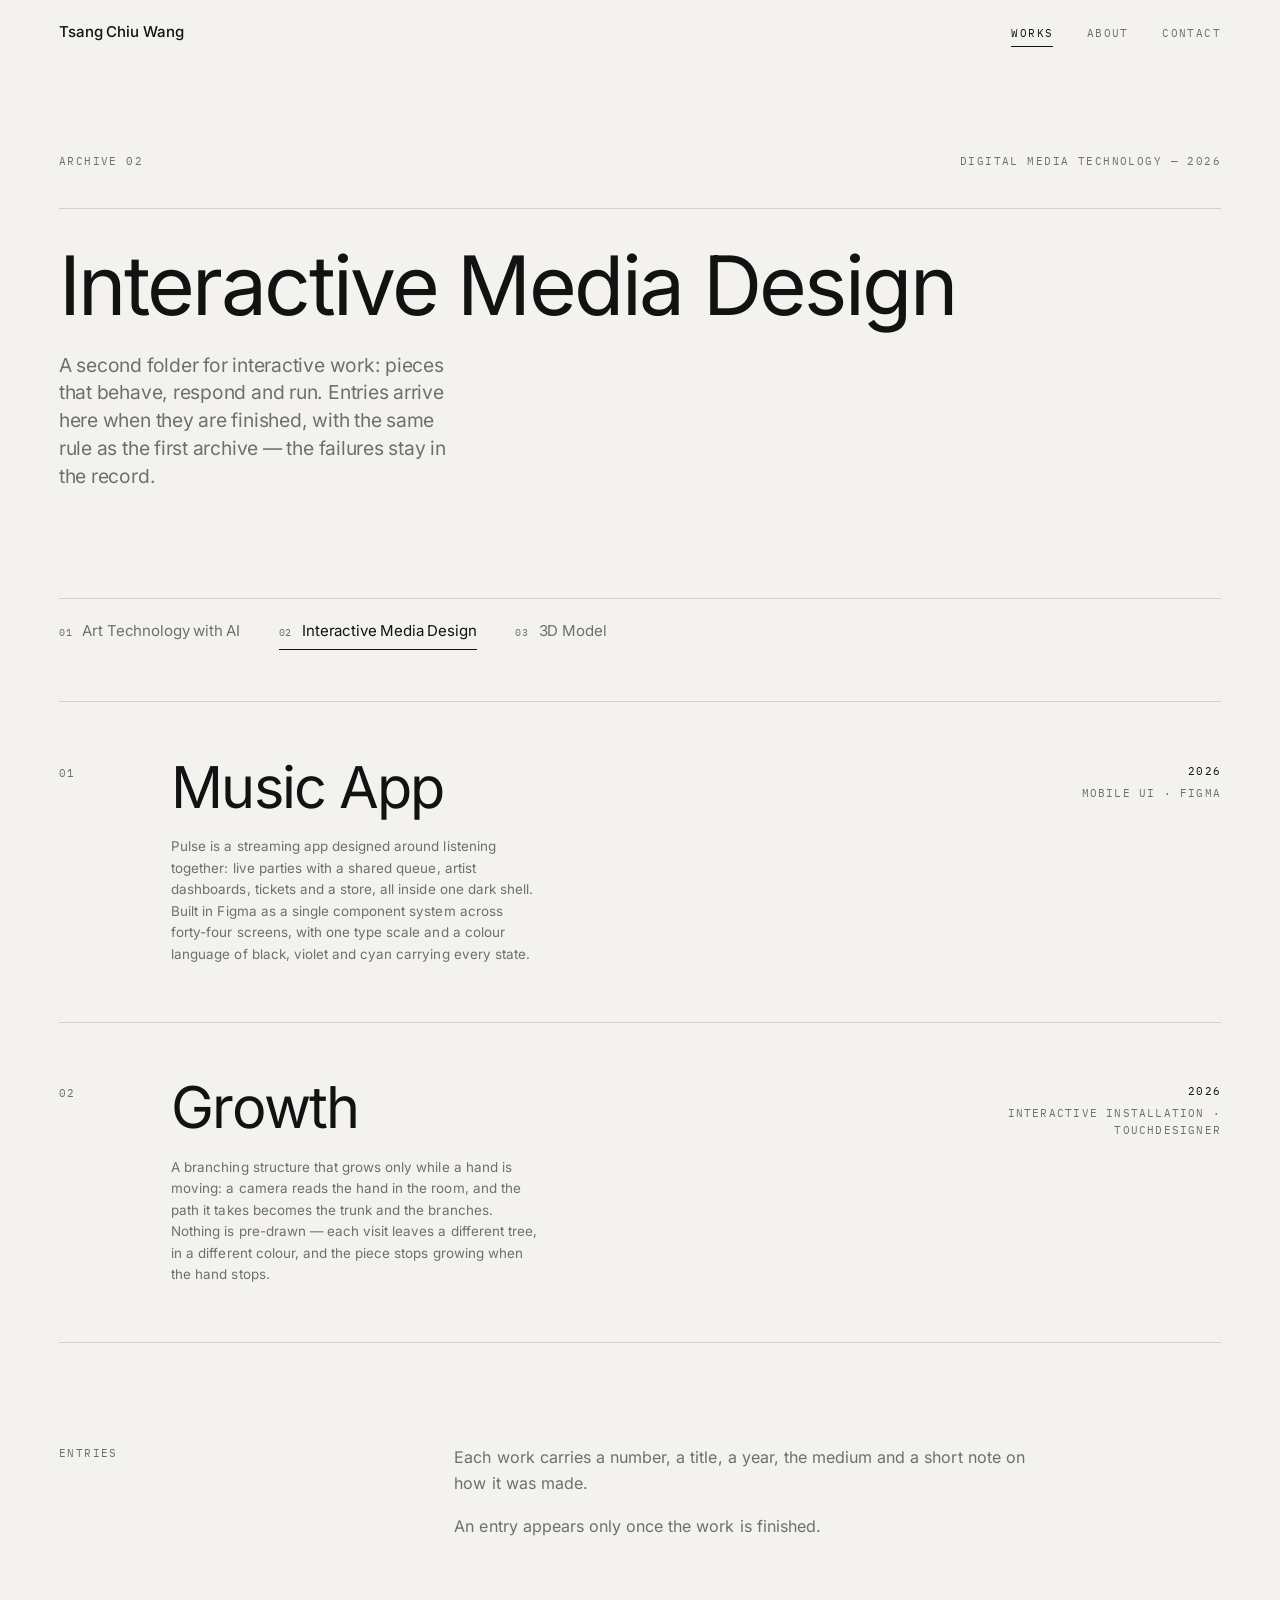
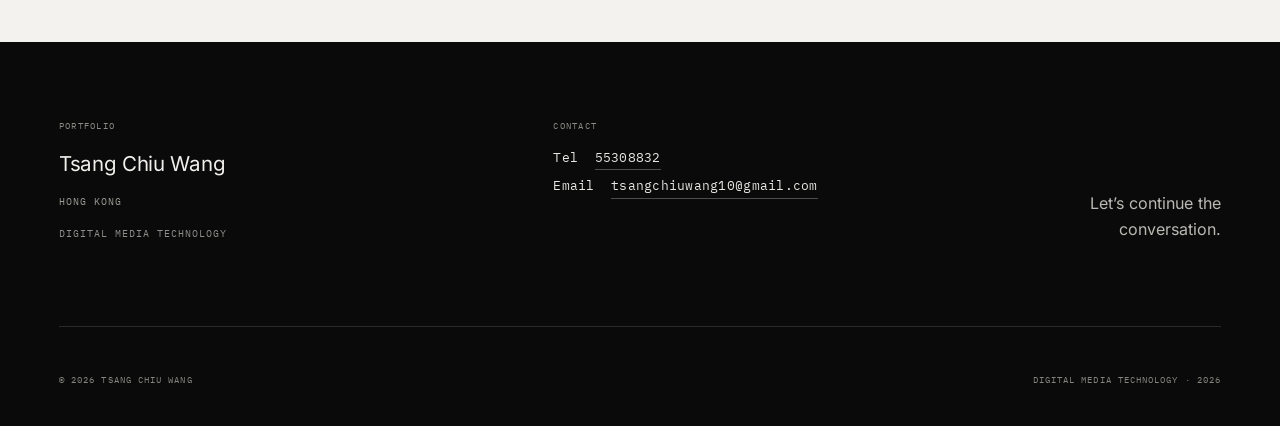
==== commit ee46557d: "update pages/archive-interactive-media.html" ====
--- a/pages/archive-interactive-media.html
+++ b/pages/archive-interactive-media.html
@@ -44,8 +44,18 @@
     </nav>
 
     <section class="works-list" aria-label="Archive entries">
-      <a class="work-row" href="work-02-growth.html" data-preview-src="../assets/img/growth-hero.jpg">
+      <a class="work-row" href="work-06-music-app.html" data-preview-src="../assets/img/music-live.jpg">
     <span class="work-row__num">01</span>
+    <span class="work-row__main">
+      <span class="work-row__title">Music App</span>
+      <span class="work-row__gloss"></span>
+      <span class="work-row__intro">Pulse is a streaming app designed around listening together: live parties with a shared queue, artist dashboards, tickets and a store, all inside one dark shell. Built in Figma as a single component system across forty-four screens, with one type scale and a colour language of black, violet and cyan carrying every state.</span>
+    </span>
+    <span class="work-row__aside"><span class="year">2026</span><span>Mobile UI · Figma</span></span>
+    <span class="work-row__cue">View work <span aria-hidden="true">→</span></span>
+  </a>
+<a class="work-row" href="work-02-growth.html" data-preview-src="../assets/img/growth-hero.jpg">
+    <span class="work-row__num">02</span>
     <span class="work-row__main">
       <span class="work-row__title">Growth</span>
       <span class="work-row__gloss"></span>
@@ -67,7 +77,7 @@
   </div>
 
   <div class="work-preview" data-work-preview aria-hidden="true">
-    <img src="../assets/img/growth-hero.jpg" alt="" width="680" height="510" loading="lazy">
+    <img src="../assets/img/music-live.jpg" alt="" width="680" height="510" loading="lazy">
   </div>
 </main>
 <footer class="site-footer">
--- a/assets/css/style.css
+++ b/assets/css/style.css
@@ -2094,3 +2094,84 @@
   padding-bottom: 10px;
   border-bottom: 1px solid var(--rule);
 }
+
+.work-figures .is-narrow {
+  max-width: min(100%, 720px);
+}
+
+/* ---------------------------------------------------------------- palette */
+.palette {
+  margin-top: clamp(34px, 5vw, 72px);
+  padding-top: clamp(18px, 2vw, 26px);
+  border-top: 1px solid var(--rule);
+}
+
+.palette__label {
+  margin-bottom: clamp(18px, 2.4vw, 30px);
+}
+
+.palette__list {
+  display: grid;
+  grid-template-columns: repeat(3, minmax(0, 1fr));
+  gap: clamp(16px, 2vw, 28px);
+  list-style: none;
+  margin: 0;
+  padding: 0;
+}
+
+.swatch {
+  display: flex;
+  flex-direction: column;
+  gap: 12px;
+}
+
+.swatch__chip {
+  display: block;
+  height: clamp(64px, 7vw, 96px);
+  border: 1px solid rgba(10, 10, 10, 0.12);
+}
+
+.swatch__meta {
+  display: flex;
+  flex-direction: column;
+  gap: 3px;
+}
+
+.swatch__name {
+  font-size: 0.9375rem;
+  letter-spacing: -0.01em;
+}
+
+.swatch__hex {
+  font-family: var(--font-mono);
+  font-size: 10px;
+  letter-spacing: 0.1em;
+  color: var(--muted);
+}
+
+.swatch__role {
+  font-size: 0.8125rem;
+  line-height: 1.5;
+  color: var(--muted);
+  max-width: 28ch;
+}
+
+.palette__note {
+  margin-top: clamp(20px, 2.4vw, 32px);
+  font-size: 0.8125rem;
+  line-height: 1.6;
+  color: var(--muted);
+  max-width: 62ch;
+}
+
+.work-figures .is-phone {
+  max-width: min(100%, 430px);
+}
+
+@media (max-width: 860px) {
+  .palette__list { grid-template-columns: repeat(2, minmax(0, 1fr)); }
+}
+
+@media (max-width: 560px) {
+  .palette__list { grid-template-columns: 1fr; }
+}
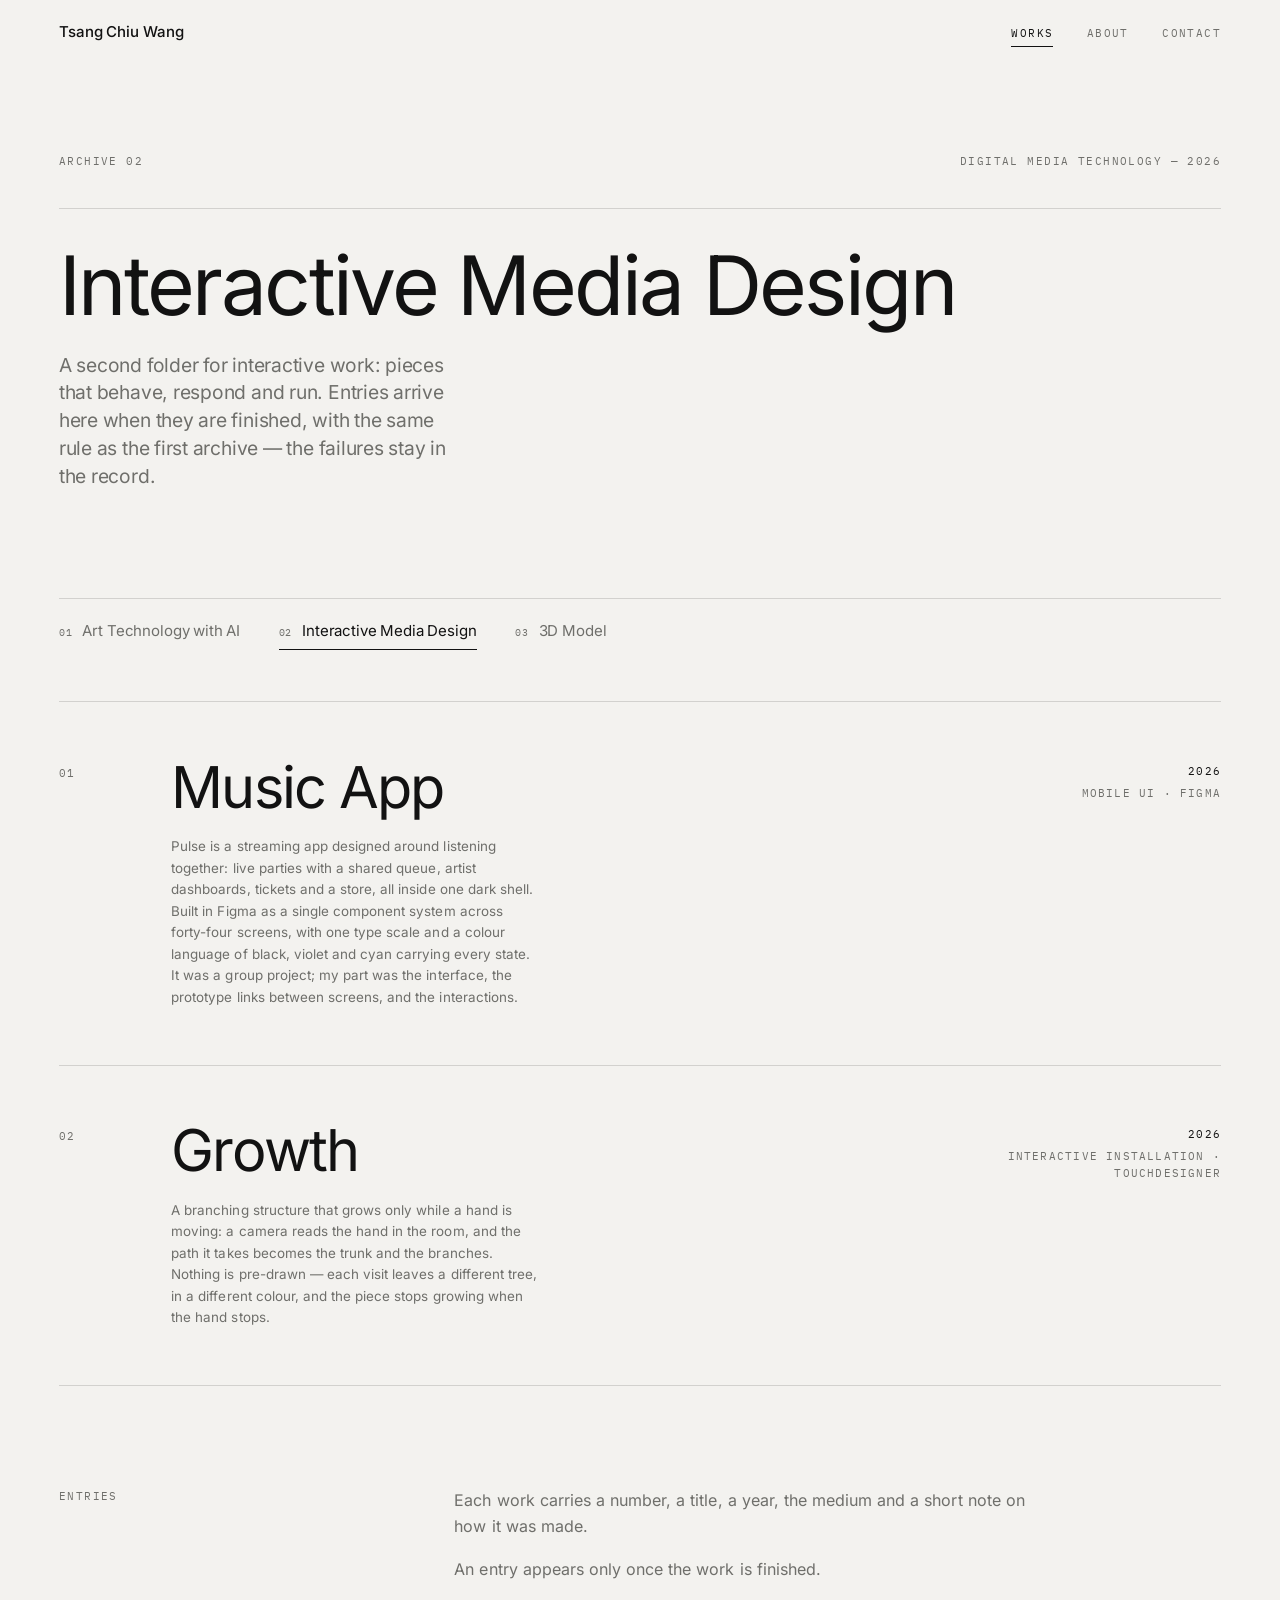
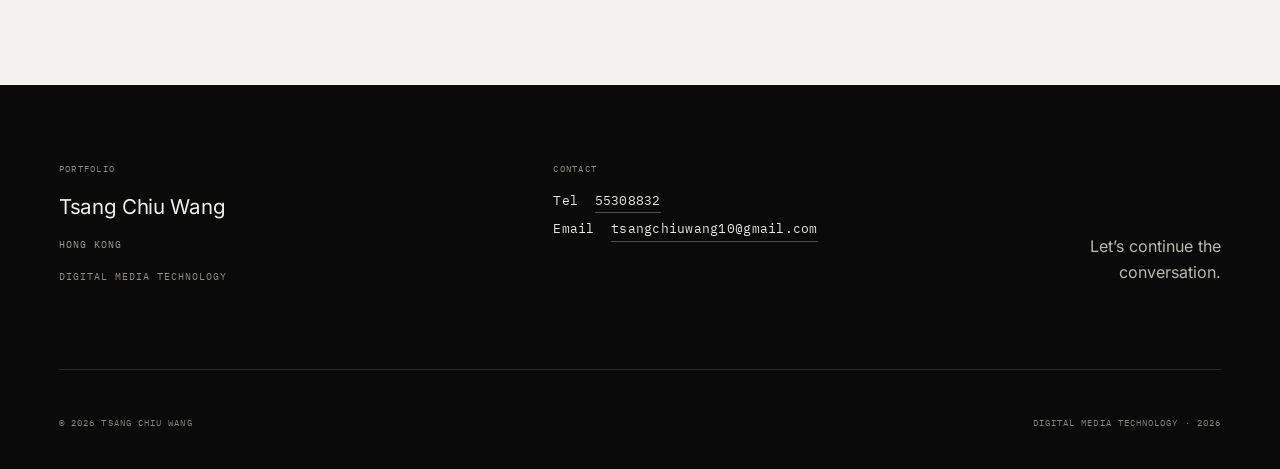
==== commit 4ca2551b: "update pages/archive-interactive-media.html" ====
--- a/pages/archive-interactive-media.html
+++ b/pages/archive-interactive-media.html
@@ -49,7 +49,7 @@
     <span class="work-row__main">
       <span class="work-row__title">Music App</span>
       <span class="work-row__gloss"></span>
-      <span class="work-row__intro">Pulse is a streaming app designed around listening together: live parties with a shared queue, artist dashboards, tickets and a store, all inside one dark shell. Built in Figma as a single component system across forty-four screens, with one type scale and a colour language of black, violet and cyan carrying every state.</span>
+      <span class="work-row__intro">Pulse is a streaming app designed around listening together: live parties with a shared queue, artist dashboards, tickets and a store, all inside one dark shell. Built in Figma as a single component system across forty-four screens, with one type scale and a colour language of black, violet and cyan carrying every state. It was a group project; my part was the interface, the prototype links between screens, and the interactions.</span>
     </span>
     <span class="work-row__aside"><span class="year">2026</span><span>Mobile UI · Figma</span></span>
     <span class="work-row__cue">View work <span aria-hidden="true">→</span></span>
